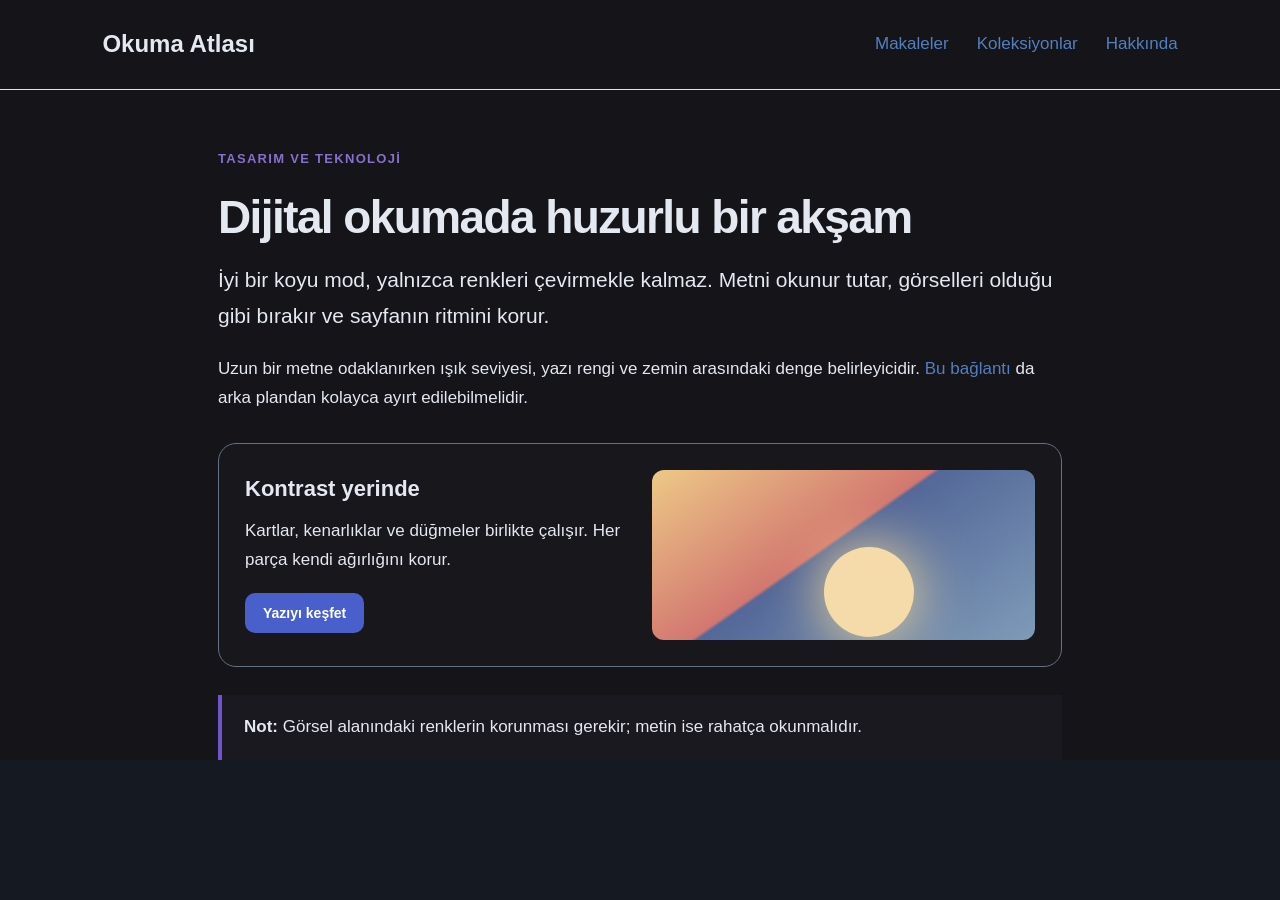
==== Tests/preview.html @ 7ca7708e "feat: add readable dark mode extension" ====
<!doctype html>
<html lang="tr"><head><meta charset="utf-8"><title>LumaShade görünüm denemesi</title><style>
*{box-sizing:border-box}body{margin:0;background:#fff;color:#27303d;font:17px/1.7 -apple-system,BlinkMacSystemFont,sans-serif}header{padding:24px 8%;border-bottom:1px solid #e0e3e9;display:flex;justify-content:space-between;align-items:center}header b{font-size:24px;color:#262d3a}nav{display:flex;gap:28px}a{color:#1854a8;text-decoration:none}main{max-width:900px;margin:58px auto;padding:0 28px}h1{font-size:46px;letter-spacing:-1.6px;line-height:1.13;margin:0 0 18px}p{margin:0 0 22px}.lead{font-size:21px;color:#4e586a}.eyebrow{color:#6144b9;font-weight:700;font-size:13px;letter-spacing:.1em;text-transform:uppercase}.card{display:grid;grid-template-columns:1fr 1fr;gap:24px;padding:26px;border:1px solid #e2e6ed;border-radius:18px;background:#f3f5f8;margin-top:30px}.card h2{margin:0 0 10px;font-size:22px}.card p{margin:0}button{border:0;border-radius:10px;background:#495fcb;color:white;padding:12px 18px;font:600 14px -apple-system,sans-serif}.photo{height:170px;border-radius:12px;background:linear-gradient(145deg,#edc987,#d27770 45%,#546899 46%,#7f9bb8);position:relative;overflow:hidden}.photo:after{content:"";position:absolute;left:45%;top:45%;width:90px;height:90px;border-radius:50%;background:#f4dba9;box-shadow:0 0 60px #ffdf95}.note{padding:18px 22px;border-left:4px solid #7053ce;background:#eeeaf8;margin-top:28px}
</style></head><body><header><b>Okuma Atlası</b><nav><a href="#">Makaleler</a><a href="#">Koleksiyonlar</a><a href="#">Hakkında</a></nav></header><main><p class="eyebrow">Tasarım ve teknoloji</p><h1>Dijital okumada huzurlu bir akşam</h1><p class="lead">İyi bir koyu mod, yalnızca renkleri çevirmekle kalmaz. Metni okunur tutar, görselleri olduğu gibi bırakır ve sayfanın ritmini korur.</p><p>Uzun bir metne odaklanırken ışık seviyesi, yazı rengi ve zemin arasındaki denge belirleyicidir. <a href="#">Bu bağlantı</a> da arka plandan kolayca ayırt edilebilmelidir.</p><div class="card"><div><h2>Kontrast yerinde</h2><p>Kartlar, kenarlıklar ve düğmeler birlikte çalışır. Her parça kendi ağırlığını korur.</p><p style="margin-top:18px"><button>Yazıyı keşfet</button></p></div><div class="photo" role="img" aria-label="Örnek renkli görsel"></div></div><aside class="note"><strong>Not:</strong> Görsel alanındaki renklerin korunması gerekir; metin ise rahatça okunmalıdır.</aside></main><script>window.browser={storage:{local:{get:async()=>({enabled:true,sites:{}})},onChanged:{addListener(){}}},runtime:{onMessage:{addListener(){}}}};</script><script src="../Extension/colors.js"></script><script src="../Extension/content.js"></script></body></html>
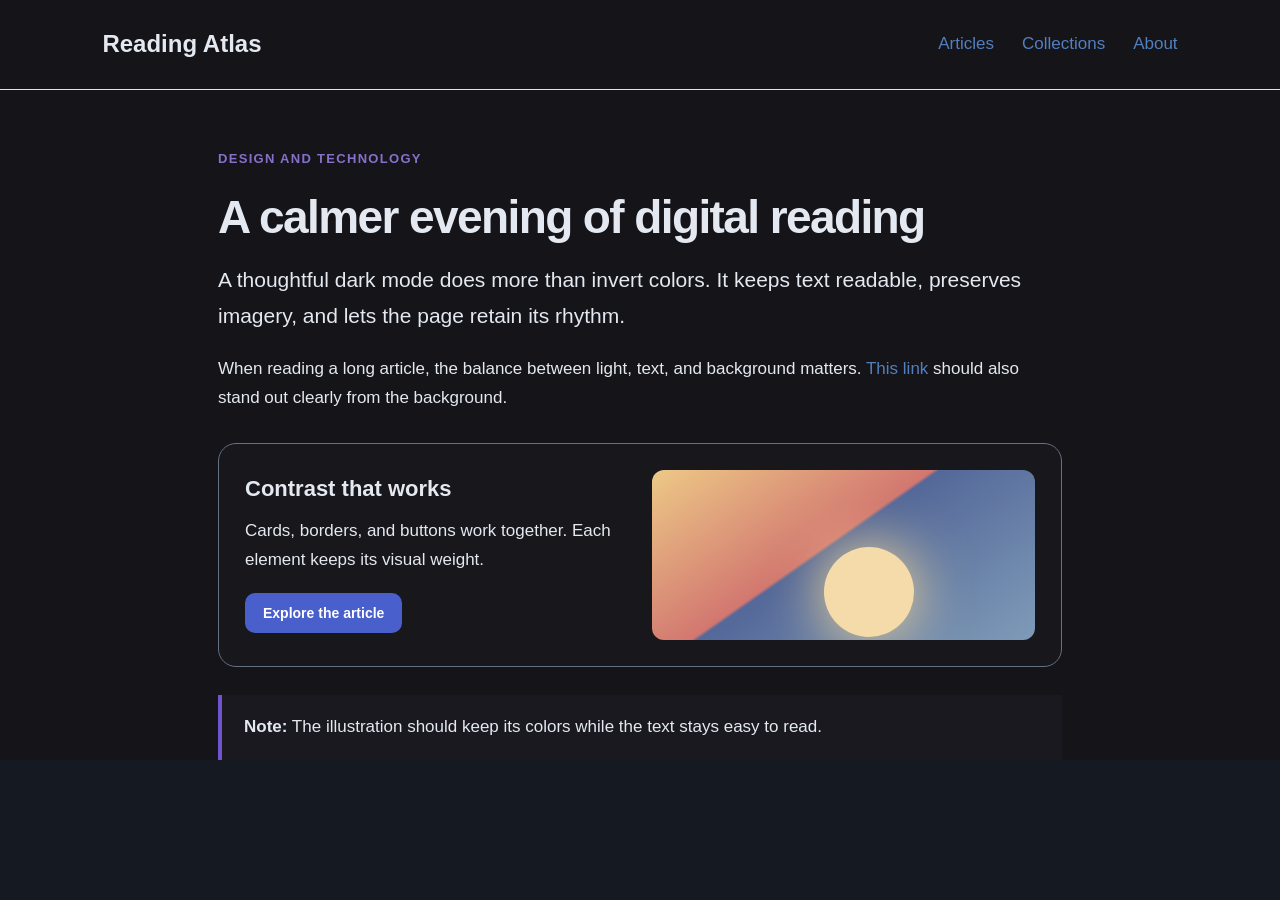
==== commit 4bdf63c8: "feat: make interface and sample content English" ====
--- a/Tests/preview.html
+++ b/Tests/preview.html
@@ -1,4 +1,4 @@
 <!doctype html>
-<html lang="tr"><head><meta charset="utf-8"><title>LumaShade görünüm denemesi</title><style>
+<html lang="en"><head><meta charset="utf-8"><title>LumaShade visual test</title><style>
 *{box-sizing:border-box}body{margin:0;background:#fff;color:#27303d;font:17px/1.7 -apple-system,BlinkMacSystemFont,sans-serif}header{padding:24px 8%;border-bottom:1px solid #e0e3e9;display:flex;justify-content:space-between;align-items:center}header b{font-size:24px;color:#262d3a}nav{display:flex;gap:28px}a{color:#1854a8;text-decoration:none}main{max-width:900px;margin:58px auto;padding:0 28px}h1{font-size:46px;letter-spacing:-1.6px;line-height:1.13;margin:0 0 18px}p{margin:0 0 22px}.lead{font-size:21px;color:#4e586a}.eyebrow{color:#6144b9;font-weight:700;font-size:13px;letter-spacing:.1em;text-transform:uppercase}.card{display:grid;grid-template-columns:1fr 1fr;gap:24px;padding:26px;border:1px solid #e2e6ed;border-radius:18px;background:#f3f5f8;margin-top:30px}.card h2{margin:0 0 10px;font-size:22px}.card p{margin:0}button{border:0;border-radius:10px;background:#495fcb;color:white;padding:12px 18px;font:600 14px -apple-system,sans-serif}.photo{height:170px;border-radius:12px;background:linear-gradient(145deg,#edc987,#d27770 45%,#546899 46%,#7f9bb8);position:relative;overflow:hidden}.photo:after{content:"";position:absolute;left:45%;top:45%;width:90px;height:90px;border-radius:50%;background:#f4dba9;box-shadow:0 0 60px #ffdf95}.note{padding:18px 22px;border-left:4px solid #7053ce;background:#eeeaf8;margin-top:28px}
-</style></head><body><header><b>Okuma Atlası</b><nav><a href="#">Makaleler</a><a href="#">Koleksiyonlar</a><a href="#">Hakkında</a></nav></header><main><p class="eyebrow">Tasarım ve teknoloji</p><h1>Dijital okumada huzurlu bir akşam</h1><p class="lead">İyi bir koyu mod, yalnızca renkleri çevirmekle kalmaz. Metni okunur tutar, görselleri olduğu gibi bırakır ve sayfanın ritmini korur.</p><p>Uzun bir metne odaklanırken ışık seviyesi, yazı rengi ve zemin arasındaki denge belirleyicidir. <a href="#">Bu bağlantı</a> da arka plandan kolayca ayırt edilebilmelidir.</p><div class="card"><div><h2>Kontrast yerinde</h2><p>Kartlar, kenarlıklar ve düğmeler birlikte çalışır. Her parça kendi ağırlığını korur.</p><p style="margin-top:18px"><button>Yazıyı keşfet</button></p></div><div class="photo" role="img" aria-label="Örnek renkli görsel"></div></div><aside class="note"><strong>Not:</strong> Görsel alanındaki renklerin korunması gerekir; metin ise rahatça okunmalıdır.</aside></main><script>window.browser={storage:{local:{get:async()=>({enabled:true,sites:{}})},onChanged:{addListener(){}}},runtime:{onMessage:{addListener(){}}}};</script><script src="../Extension/colors.js"></script><script src="../Extension/content.js"></script></body></html>
+</style></head><body><header><b>Reading Atlas</b><nav><a href="#">Articles</a><a href="#">Collections</a><a href="#">About</a></nav></header><main><p class="eyebrow">Design and technology</p><h1>A calmer evening of digital reading</h1><p class="lead">A thoughtful dark mode does more than invert colors. It keeps text readable, preserves imagery, and lets the page retain its rhythm.</p><p>When reading a long article, the balance between light, text, and background matters. <a href="#">This link</a> should also stand out clearly from the background.</p><div class="card"><div><h2>Contrast that works</h2><p>Cards, borders, and buttons work together. Each element keeps its visual weight.</p><p style="margin-top:18px"><button>Explore the article</button></p></div><div class="photo" role="img" aria-label="Sample colorful illustration"></div></div><aside class="note"><strong>Note:</strong> The illustration should keep its colors while the text stays easy to read.</aside></main><script>window.browser={storage:{local:{get:async()=>({enabled:true,sites:{}})},onChanged:{addListener(){}}},runtime:{onMessage:{addListener(){}}}};</script><script src="../Extension/colors.js"></script><script src="../Extension/content.js"></script></body></html>
